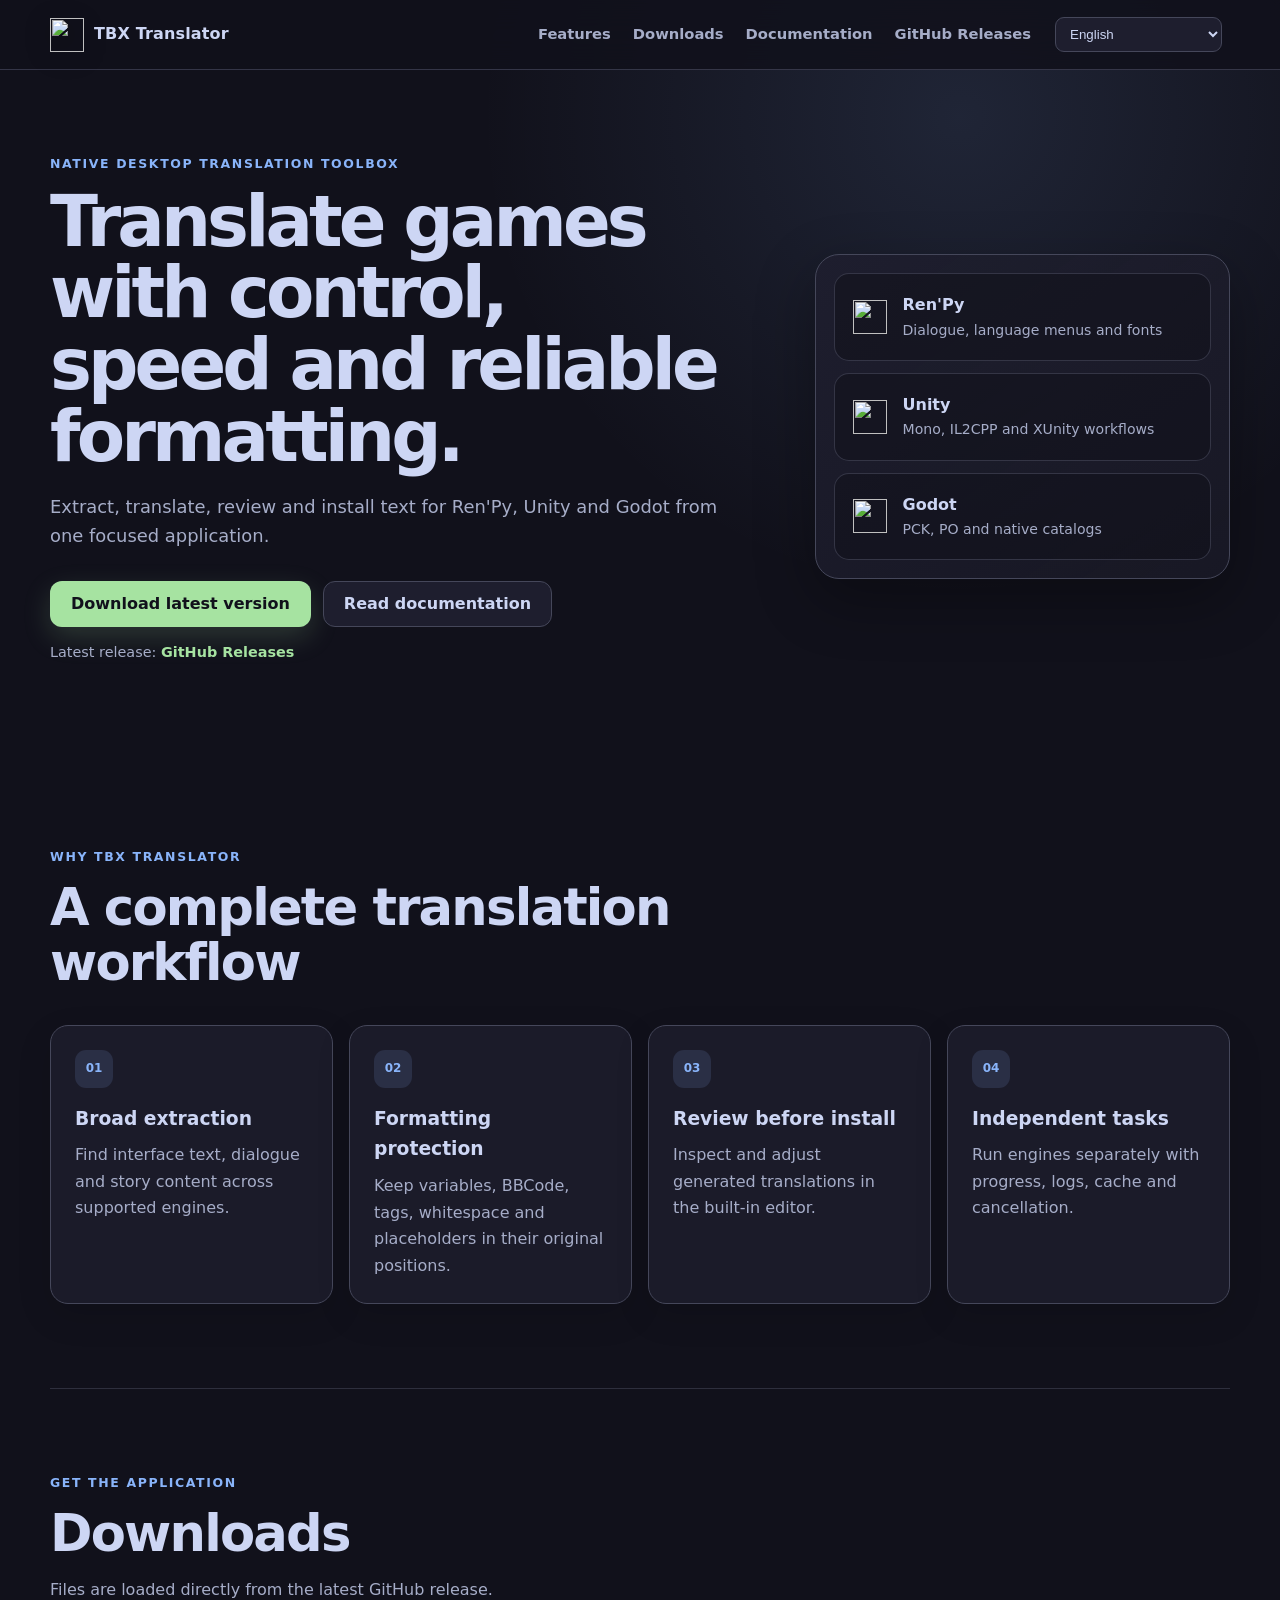
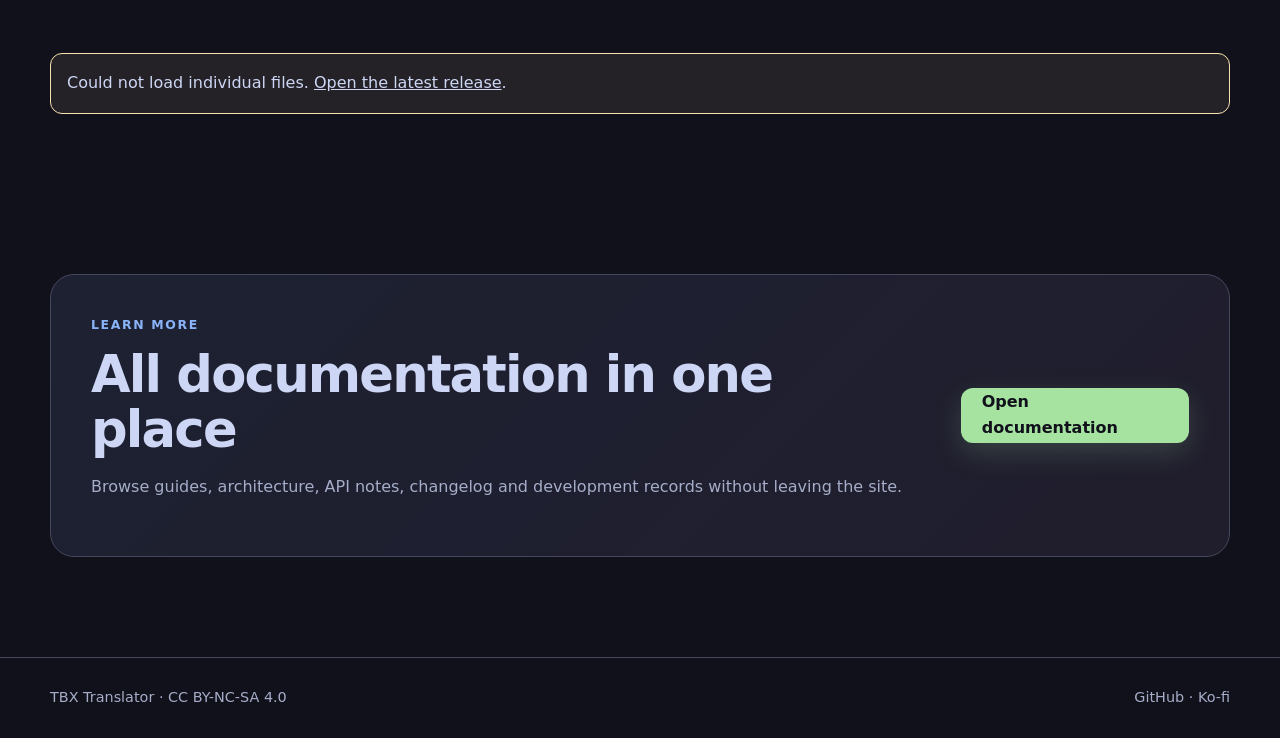
==== site/index.html @ bdd8df43 "feat: publicar site multilíngue no GitHub Pages" ====
<!doctype html>
<html lang="en">
<head>
  <meta charset="utf-8">
  <meta name="viewport" content="width=device-width,initial-scale=1">
  <meta name="description" content="TBX Translator — game translation toolbox for Ren'Py, Unity and Godot.">
  <meta name="theme-color" content="#11111b">
  <title>TBX Translator</title>
  <link rel="icon" href="assets/com.tbx.translator.svg" type="image/svg+xml">
  <link rel="stylesheet" href="styles.css">
</head>
<body>
  <header class="site-header">
    <a class="brand" href="./" aria-label="TBX Translator home">
      <img src="assets/com.tbx.translator.svg" alt="" width="34" height="34">
      <span>TBX Translator</span>
    </a>
    <button class="menu-button" type="button" aria-label="Open navigation" aria-expanded="false">☰</button>
    <nav class="main-nav" aria-label="Main navigation">
      <a href="#features" data-i18n="nav_features">Features</a>
      <a href="#downloads" data-i18n="nav_downloads">Downloads</a>
      <a href="docs.html" data-i18n="nav_docs">Documentation</a>
      <a href="https://github.com/Samwns/TBX-Translator/releases/latest">GitHub Releases</a>
    </nav>
    <div class="language-tools">
      <label class="language-select">
        <span class="sr-only">Language</span>
        <select id="native-language" aria-label="Language">
          <option value="en">English</option>
          <option value="pt-BR">Português (Brasil)</option>
        </select>
      </label>
      <div id="google_translate_element" title="More languages"></div>
    </div>
  </header>

  <main>
    <section class="hero">
      <div class="hero-copy">
        <span class="eyebrow" data-i18n="eyebrow">Native desktop translation toolbox</span>
        <h1 data-i18n="hero_title">Translate games with control, speed and reliable formatting.</h1>
        <p data-i18n="hero_text">Extract, translate, review and install text for Ren'Py, Unity and Godot from one focused application.</p>
        <div class="hero-actions">
          <a class="button primary" href="#downloads" data-i18n="download_latest">Download latest version</a>
          <a class="button secondary" href="docs.html" data-i18n="read_docs">Read documentation</a>
        </div>
        <p class="release-status"><span data-i18n="latest_release">Latest release</span>: <strong id="release-version">Loading…</strong></p>
      </div>
      <div class="hero-panel" aria-label="Supported engines">
        <article><img src="assets/renpy_icon.svg" alt=""><div><strong>Ren'Py</strong><span data-i18n="renpy_desc">Dialogue, language menus and fonts</span></div></article>
        <article><img src="assets/unity_icon.svg" alt=""><div><strong>Unity</strong><span data-i18n="unity_desc">Mono, IL2CPP and XUnity workflows</span></div></article>
        <article><img src="assets/godot_icon.svg" alt=""><div><strong>Godot</strong><span data-i18n="godot_desc">PCK, PO and native catalogs</span></div></article>
      </div>
    </section>

    <section id="features" class="section">
      <div class="section-heading"><span class="eyebrow" data-i18n="why_tbx">Why TBX Translator</span><h2 data-i18n="features_title">A complete translation workflow</h2></div>
      <div class="card-grid features-grid">
        <article class="card"><span class="card-icon">01</span><h3 data-i18n="feature_extract_title">Broad extraction</h3><p data-i18n="feature_extract_text">Find interface text, dialogue and story content across supported engines.</p></article>
        <article class="card"><span class="card-icon">02</span><h3 data-i18n="feature_format_title">Formatting protection</h3><p data-i18n="feature_format_text">Keep variables, BBCode, tags, whitespace and placeholders in their original positions.</p></article>
        <article class="card"><span class="card-icon">03</span><h3 data-i18n="feature_review_title">Review before install</h3><p data-i18n="feature_review_text">Inspect and adjust generated translations in the built-in editor.</p></article>
        <article class="card"><span class="card-icon">04</span><h3 data-i18n="feature_tasks_title">Independent tasks</h3><p data-i18n="feature_tasks_text">Run engines separately with progress, logs, cache and cancellation.</p></article>
      </div>
    </section>

    <section id="downloads" class="section downloads-section">
      <div class="section-heading"><span class="eyebrow" data-i18n="get_app">Get the application</span><h2 data-i18n="downloads_title">Downloads</h2><p data-i18n="downloads_text">Files are loaded directly from the latest GitHub release.</p></div>
      <div id="download-grid" class="card-grid download-grid" aria-live="polite">
        <article class="card loading-card" data-i18n="loading_downloads">Loading available downloads…</article>
      </div>
      <p id="download-error" class="notice hidden"><span data-i18n="download_error">Could not load individual files.</span> <a href="https://github.com/Samwns/TBX-Translator/releases/latest" data-i18n="open_release">Open the latest release</a>.</p>
    </section>

    <section class="section docs-callout">
      <div><span class="eyebrow" data-i18n="learn_more">Learn more</span><h2 data-i18n="docs_title">All documentation in one place</h2><p data-i18n="docs_text">Browse guides, architecture, API notes, changelog and development records without leaving the site.</p></div>
      <a class="button primary" href="docs.html" data-i18n="open_docs">Open documentation</a>
    </section>
  </main>

  <footer><span>TBX Translator · CC BY-NC-SA 4.0</span><span><a href="https://github.com/Samwns/TBX-Translator">GitHub</a> · <a href="https://ko-fi.com/samwns">Ko-fi</a></span></footer>

  <script src="app.js"></script>
  <script>function googleTranslateElementInit(){new google.translate.TranslateElement({pageLanguage:'en',layout:google.translate.TranslateElement.InlineLayout.SIMPLE,autoDisplay:false},'google_translate_element')}</script>
  <script src="https://translate.google.com/translate_a/element.js?cb=googleTranslateElementInit" async></script>
</body>
</html>
---- site/styles.css ----
:root{color-scheme:dark;--bg:#11111b;--surface:#181825;--surface-2:#1e1e2e;--line:#45475a;--text:#cdd6f4;--muted:#a6adc8;--blue:#89b4fa;--green:#a6e3a1;--pink:#f5c2e7;--yellow:#f9e2af;--radius:18px;--shadow:0 20px 60px rgba(0,0,0,.32)}
*{box-sizing:border-box}html{scroll-behavior:smooth}body{margin:0;background:radial-gradient(circle at 75% 5%,rgba(137,180,250,.12),transparent 30rem),var(--bg);color:var(--text);font:16px/1.65 Inter,ui-sans-serif,system-ui,-apple-system,BlinkMacSystemFont,"Segoe UI",sans-serif}a{color:inherit}img{max-width:100%}.sr-only{position:absolute;width:1px;height:1px;overflow:hidden;clip:rect(0,0,0,0)}
.site-header{position:sticky;top:0;z-index:20;display:flex;align-items:center;gap:24px;min-height:70px;padding:12px max(24px,calc((100vw - 1180px)/2));border-bottom:1px solid rgba(69,71,90,.7);background:rgba(17,17,27,.86);backdrop-filter:blur(18px)}.brand{display:flex;align-items:center;gap:10px;text-decoration:none;font-weight:800;letter-spacing:.01em;white-space:nowrap}.brand img{filter:drop-shadow(0 6px 12px rgba(0,0,0,.3))}.main-nav{display:flex;align-items:center;gap:22px;margin-left:auto}.main-nav a{text-decoration:none;color:var(--muted);font-size:.92rem;font-weight:650}.main-nav a:hover{color:var(--text)}.language-tools{display:flex;align-items:center;gap:8px}.language-select select,.language-tools>select{max-width:170px;padding:8px 28px 8px 10px;border:1px solid var(--line);border-radius:9px;background:var(--surface-2);color:var(--text)}.menu-button{display:none;border:1px solid var(--line);border-radius:9px;background:var(--surface-2);color:var(--text);font-size:20px}.goog-te-gadget{font-size:0!important}.goog-te-gadget-simple{padding:6px!important;border:1px solid var(--line)!important;border-radius:9px!important;background:var(--surface-2)!important}.goog-te-gadget-simple span{color:var(--text)!important}.goog-te-gadget-icon{display:none!important}.skiptranslate iframe{display:none!important}body{top:0!important}
main{width:min(1180px,calc(100% - 40px));margin:0 auto}.hero{display:grid;grid-template-columns:minmax(0,1.25fr) minmax(300px,.75fr);align-items:center;gap:72px;min-height:650px;padding:84px 0}.eyebrow{display:block;margin-bottom:12px;color:var(--blue);font-size:.78rem;font-weight:850;letter-spacing:.13em;text-transform:uppercase}.hero h1{max-width:800px;margin:0;font-size:clamp(2.5rem,5.5vw,5rem);line-height:1.02;letter-spacing:-.055em}.hero-copy>p{max-width:700px;color:var(--muted);font-size:1.12rem}.hero-actions{display:flex;flex-wrap:wrap;gap:12px;margin-top:30px}.button{display:inline-flex;align-items:center;justify-content:center;min-height:46px;padding:0 20px;border:1px solid var(--line);border-radius:12px;text-decoration:none;font-weight:800;transition:.18s ease}.button:hover{transform:translateY(-2px)}.button.primary{border-color:transparent;background:var(--green);color:#11111b;box-shadow:0 10px 28px rgba(166,227,161,.18)}.button.secondary{background:var(--surface-2)}.release-status{font-size:.9rem!important}.release-status strong{color:var(--green)}
.hero-panel{display:grid;gap:12px;padding:18px;border:1px solid var(--line);border-radius:24px;background:linear-gradient(145deg,rgba(30,30,46,.96),rgba(24,24,37,.9));box-shadow:var(--shadow)}.hero-panel article{display:flex;align-items:center;gap:16px;padding:18px;border:1px solid rgba(69,71,90,.65);border-radius:15px;background:rgba(17,17,27,.55)}.hero-panel img{width:34px;height:34px}.hero-panel strong,.hero-panel span{display:block}.hero-panel span{color:var(--muted);font-size:.88rem}
.section{padding:84px 0;scroll-margin-top:70px}.section-heading{max-width:720px;margin-bottom:34px}.section h2{margin:0;font-size:clamp(2rem,4vw,3.3rem);line-height:1.08;letter-spacing:-.035em}.section-heading p,.docs-callout p{color:var(--muted)}.card-grid{display:grid;grid-template-columns:repeat(4,minmax(0,1fr));gap:16px}.card{padding:24px;border:1px solid var(--line);border-radius:var(--radius);background:rgba(30,30,46,.78);box-shadow:0 12px 35px rgba(0,0,0,.12)}.card h3{margin:16px 0 8px}.card p{margin:0;color:var(--muted)}.card-icon{display:grid;place-items:center;width:38px;height:38px;border-radius:11px;background:rgba(137,180,250,.13);color:var(--blue);font-size:.75rem;font-weight:900}.downloads-section{border-top:1px solid rgba(69,71,90,.55)}.download-grid{grid-template-columns:repeat(3,minmax(0,1fr))}.download-card{display:flex;flex-direction:column;gap:10px}.download-card .platform{color:var(--blue);font-size:.8rem;font-weight:850;text-transform:uppercase}.download-card .asset-name{min-height:48px;word-break:break-word;font-weight:750}.download-card .asset-meta{color:var(--muted);font-size:.85rem}.download-card .button{margin-top:auto}.notice{padding:16px;border:1px solid var(--yellow);border-radius:12px;background:rgba(249,226,175,.08)}.hidden{display:none}.docs-callout{display:flex;align-items:center;justify-content:space-between;gap:40px;margin:60px 0 100px;padding:40px;border:1px solid var(--line);border-radius:24px;background:linear-gradient(135deg,rgba(137,180,250,.1),rgba(203,166,247,.08))}footer{display:flex;justify-content:space-between;gap:24px;padding:28px max(24px,calc((100vw - 1180px)/2));border-top:1px solid var(--line);color:var(--muted);font-size:.9rem}footer a{text-decoration:none}
.docs-layout{display:grid;grid-template-columns:290px minmax(0,1fr);align-items:start;gap:32px;padding:50px 0 100px}.docs-sidebar{position:sticky;top:100px}.docs-sidebar h1{margin:0 0 24px}.docs-sidebar nav{display:grid;gap:6px}.docs-sidebar button{width:100%;padding:10px 12px;border:1px solid transparent;border-radius:9px;background:transparent;color:var(--muted);text-align:left;cursor:pointer}.docs-sidebar button:hover,.docs-sidebar button.active{border-color:var(--line);background:var(--surface-2);color:var(--text)}.document-viewer{min-width:0;padding:clamp(22px,4vw,54px);border:1px solid var(--line);border-radius:22px;background:rgba(30,30,46,.88);box-shadow:var(--shadow)}.document-viewer h1,.document-viewer h2,.document-viewer h3{line-height:1.2;scroll-margin-top:90px}.document-viewer h1{font-size:2.5rem}.document-viewer h2{margin-top:2.2em;border-bottom:1px solid var(--line);padding-bottom:.35em}.document-viewer p,.document-viewer li{color:#bac2de}.document-viewer pre{overflow:auto;padding:18px;border-radius:12px;background:#0b0b12}.document-viewer code{font-family:"SFMono-Regular",Consolas,monospace}.document-viewer :not(pre)>code{padding:.16em .4em;border-radius:5px;background:#313244}.document-viewer table{display:block;overflow:auto;border-collapse:collapse}.document-viewer th,.document-viewer td{padding:9px;border:1px solid var(--line)}.document-viewer img{height:auto}
@media(max-width:980px){.site-header{flex-wrap:wrap}.menu-button{display:block;margin-left:auto}.main-nav{display:none;order:4;width:100%;flex-direction:column;align-items:flex-start;margin:0;padding:12px 0}.main-nav.open{display:flex}.language-tools{margin-left:0}.hero{grid-template-columns:1fr;gap:34px;padding:60px 0}.hero-panel{grid-template-columns:repeat(3,1fr)}.hero-panel article{align-items:flex-start}.card-grid{grid-template-columns:repeat(2,1fr)}.docs-layout{grid-template-columns:1fr}.docs-sidebar{position:static}.docs-sidebar nav{grid-template-columns:repeat(2,1fr)}}
@media(max-width:640px){main{width:min(100% - 24px,1180px)}.site-header{padding:10px 12px}.brand span{font-size:.92rem}.language-tools{width:100%;justify-content:space-between}.hero{min-height:auto;padding:48px 0}.hero h1{font-size:2.55rem}.hero-panel{grid-template-columns:1fr}.section{padding:60px 0}.card-grid,.download-grid{grid-template-columns:1fr}.docs-callout{align-items:flex-start;flex-direction:column;margin-bottom:60px;padding:26px}.docs-callout .button{width:100%}.docs-layout{padding-top:28px}.docs-sidebar nav{grid-template-columns:1fr}.document-viewer{padding:20px;border-radius:16px}.document-viewer h1{font-size:2rem}footer{flex-direction:column}}
@media(prefers-reduced-motion:reduce){html{scroll-behavior:auto}.button{transition:none}}
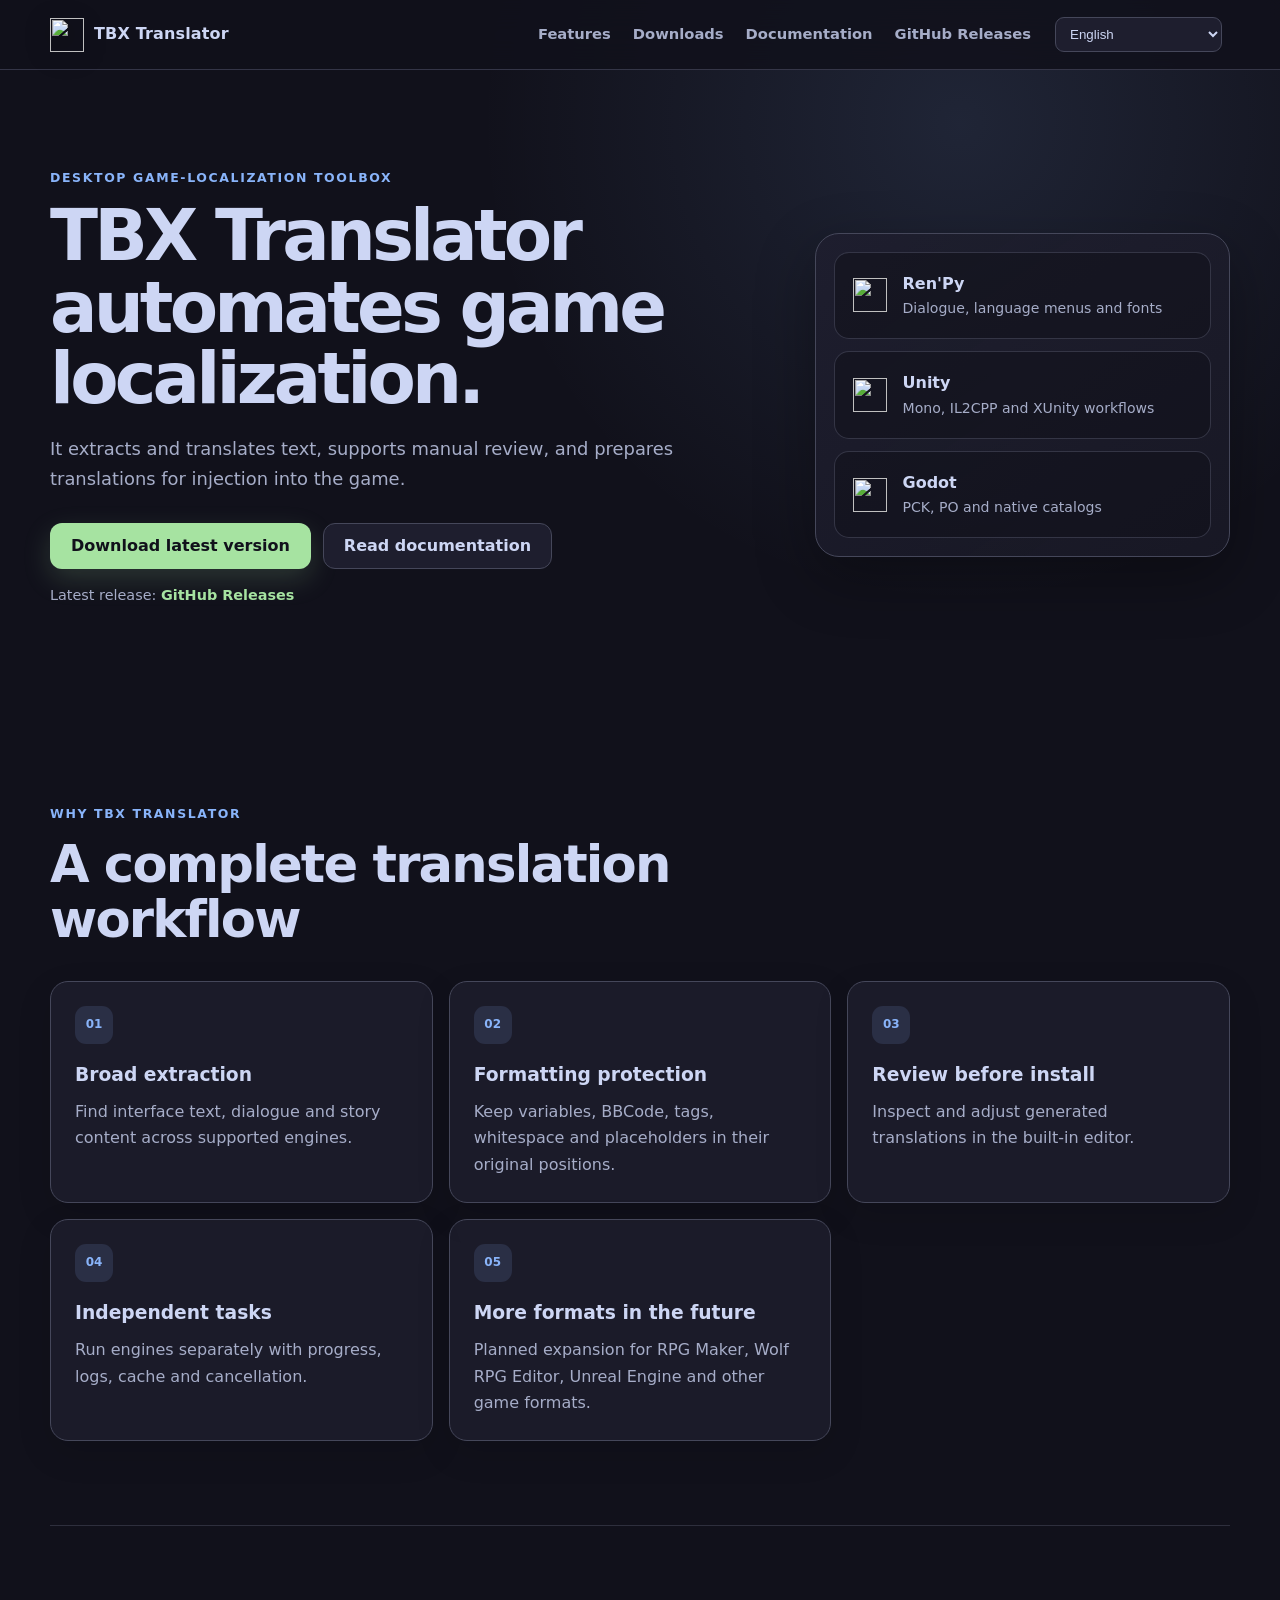
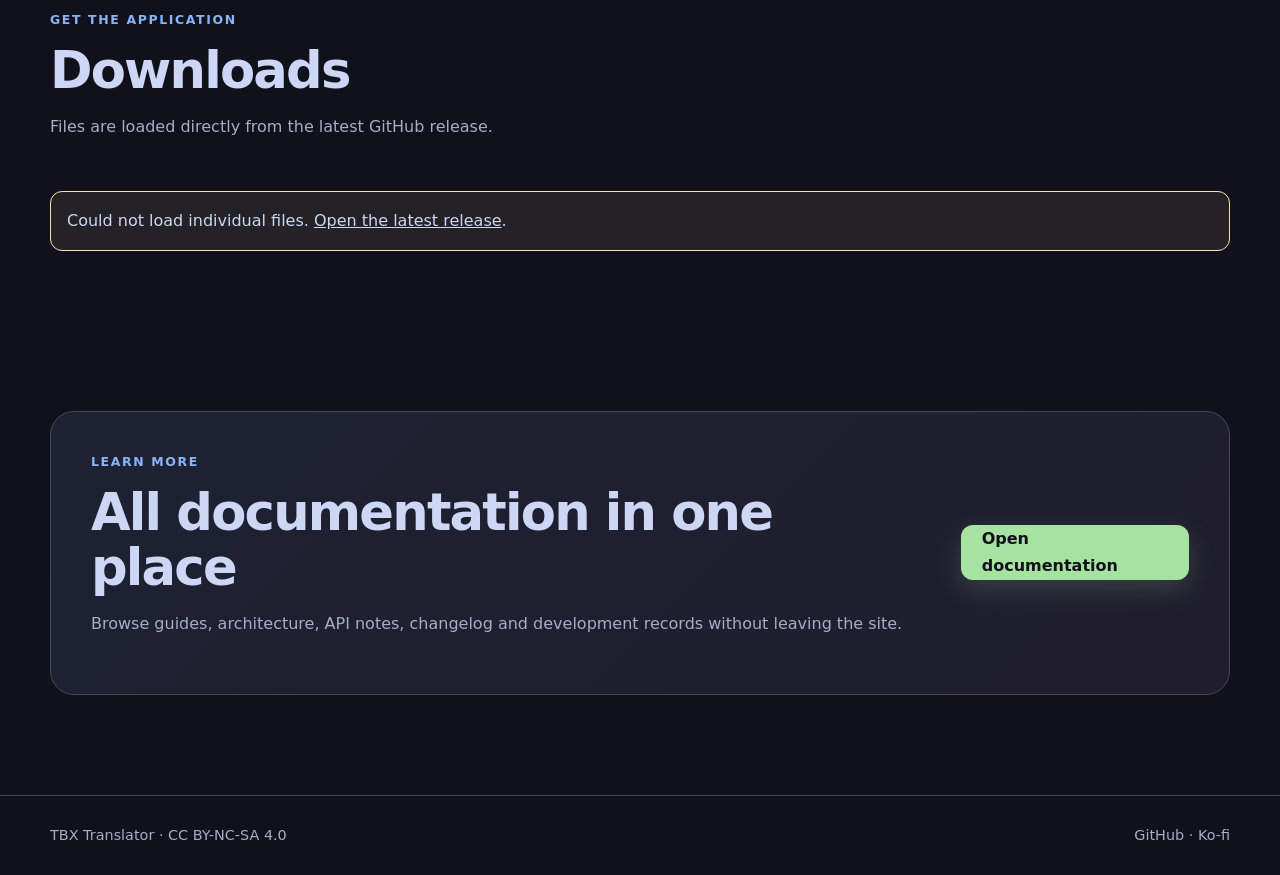
==== commit 7ef6b1f5: "fix: sincronizar idiomas e releases no site" ====
--- a/site/index.html
+++ b/site/index.html
@@ -3,7 +3,7 @@
 <head>
   <meta charset="utf-8">
   <meta name="viewport" content="width=device-width,initial-scale=1">
-  <meta name="description" content="TBX Translator — game translation toolbox for Ren'Py, Unity and Godot.">
+  <meta name="description" content="TBX Translator automates game localization, from text extraction and translation to review and injection.">
   <meta name="theme-color" content="#11111b">
   <title>TBX Translator</title>
   <link rel="icon" href="assets/com.tbx.translator.svg" type="image/svg+xml">
@@ -37,9 +37,9 @@
   <main>
     <section class="hero">
       <div class="hero-copy">
-        <span class="eyebrow" data-i18n="eyebrow">Native desktop translation toolbox</span>
-        <h1 data-i18n="hero_title">Translate games with control, speed and reliable formatting.</h1>
-        <p data-i18n="hero_text">Extract, translate, review and install text for Ren'Py, Unity and Godot from one focused application.</p>
+        <span class="eyebrow" data-i18n="eyebrow">Desktop game-localization toolbox</span>
+        <h1 data-i18n="hero_title">TBX Translator automates game localization.</h1>
+        <p data-i18n="hero_text">It extracts and translates text, supports manual review, and prepares translations for injection into the game.</p>
         <div class="hero-actions">
           <a class="button primary" href="#downloads" data-i18n="download_latest">Download latest version</a>
           <a class="button secondary" href="docs.html" data-i18n="read_docs">Read documentation</a>
@@ -60,6 +60,7 @@
         <article class="card"><span class="card-icon">02</span><h3 data-i18n="feature_format_title">Formatting protection</h3><p data-i18n="feature_format_text">Keep variables, BBCode, tags, whitespace and placeholders in their original positions.</p></article>
         <article class="card"><span class="card-icon">03</span><h3 data-i18n="feature_review_title">Review before install</h3><p data-i18n="feature_review_text">Inspect and adjust generated translations in the built-in editor.</p></article>
         <article class="card"><span class="card-icon">04</span><h3 data-i18n="feature_tasks_title">Independent tasks</h3><p data-i18n="feature_tasks_text">Run engines separately with progress, logs, cache and cancellation.</p></article>
+        <article class="card"><span class="card-icon">05</span><h3 data-i18n="feature_future_title">More formats in the future</h3><p data-i18n="feature_future_text">Planned expansion for RPG Maker, Wolf RPG Editor, Unreal Engine and other game formats.</p></article>
       </div>
     </section>
 
--- a/site/styles.css
+++ b/site/styles.css
@@ -3,7 +3,7 @@
 .site-header{position:sticky;top:0;z-index:20;display:flex;align-items:center;gap:24px;min-height:70px;padding:12px max(24px,calc((100vw - 1180px)/2));border-bottom:1px solid rgba(69,71,90,.7);background:rgba(17,17,27,.86);backdrop-filter:blur(18px)}.brand{display:flex;align-items:center;gap:10px;text-decoration:none;font-weight:800;letter-spacing:.01em;white-space:nowrap}.brand img{filter:drop-shadow(0 6px 12px rgba(0,0,0,.3))}.main-nav{display:flex;align-items:center;gap:22px;margin-left:auto}.main-nav a{text-decoration:none;color:var(--muted);font-size:.92rem;font-weight:650}.main-nav a:hover{color:var(--text)}.language-tools{display:flex;align-items:center;gap:8px}.language-select select,.language-tools>select{max-width:170px;padding:8px 28px 8px 10px;border:1px solid var(--line);border-radius:9px;background:var(--surface-2);color:var(--text)}.menu-button{display:none;border:1px solid var(--line);border-radius:9px;background:var(--surface-2);color:var(--text);font-size:20px}.goog-te-gadget{font-size:0!important}.goog-te-gadget-simple{padding:6px!important;border:1px solid var(--line)!important;border-radius:9px!important;background:var(--surface-2)!important}.goog-te-gadget-simple span{color:var(--text)!important}.goog-te-gadget-icon{display:none!important}.skiptranslate iframe{display:none!important}body{top:0!important}
 main{width:min(1180px,calc(100% - 40px));margin:0 auto}.hero{display:grid;grid-template-columns:minmax(0,1.25fr) minmax(300px,.75fr);align-items:center;gap:72px;min-height:650px;padding:84px 0}.eyebrow{display:block;margin-bottom:12px;color:var(--blue);font-size:.78rem;font-weight:850;letter-spacing:.13em;text-transform:uppercase}.hero h1{max-width:800px;margin:0;font-size:clamp(2.5rem,5.5vw,5rem);line-height:1.02;letter-spacing:-.055em}.hero-copy>p{max-width:700px;color:var(--muted);font-size:1.12rem}.hero-actions{display:flex;flex-wrap:wrap;gap:12px;margin-top:30px}.button{display:inline-flex;align-items:center;justify-content:center;min-height:46px;padding:0 20px;border:1px solid var(--line);border-radius:12px;text-decoration:none;font-weight:800;transition:.18s ease}.button:hover{transform:translateY(-2px)}.button.primary{border-color:transparent;background:var(--green);color:#11111b;box-shadow:0 10px 28px rgba(166,227,161,.18)}.button.secondary{background:var(--surface-2)}.release-status{font-size:.9rem!important}.release-status strong{color:var(--green)}
 .hero-panel{display:grid;gap:12px;padding:18px;border:1px solid var(--line);border-radius:24px;background:linear-gradient(145deg,rgba(30,30,46,.96),rgba(24,24,37,.9));box-shadow:var(--shadow)}.hero-panel article{display:flex;align-items:center;gap:16px;padding:18px;border:1px solid rgba(69,71,90,.65);border-radius:15px;background:rgba(17,17,27,.55)}.hero-panel img{width:34px;height:34px}.hero-panel strong,.hero-panel span{display:block}.hero-panel span{color:var(--muted);font-size:.88rem}
-.section{padding:84px 0;scroll-margin-top:70px}.section-heading{max-width:720px;margin-bottom:34px}.section h2{margin:0;font-size:clamp(2rem,4vw,3.3rem);line-height:1.08;letter-spacing:-.035em}.section-heading p,.docs-callout p{color:var(--muted)}.card-grid{display:grid;grid-template-columns:repeat(4,minmax(0,1fr));gap:16px}.card{padding:24px;border:1px solid var(--line);border-radius:var(--radius);background:rgba(30,30,46,.78);box-shadow:0 12px 35px rgba(0,0,0,.12)}.card h3{margin:16px 0 8px}.card p{margin:0;color:var(--muted)}.card-icon{display:grid;place-items:center;width:38px;height:38px;border-radius:11px;background:rgba(137,180,250,.13);color:var(--blue);font-size:.75rem;font-weight:900}.downloads-section{border-top:1px solid rgba(69,71,90,.55)}.download-grid{grid-template-columns:repeat(3,minmax(0,1fr))}.download-card{display:flex;flex-direction:column;gap:10px}.download-card .platform{color:var(--blue);font-size:.8rem;font-weight:850;text-transform:uppercase}.download-card .asset-name{min-height:48px;word-break:break-word;font-weight:750}.download-card .asset-meta{color:var(--muted);font-size:.85rem}.download-card .button{margin-top:auto}.notice{padding:16px;border:1px solid var(--yellow);border-radius:12px;background:rgba(249,226,175,.08)}.hidden{display:none}.docs-callout{display:flex;align-items:center;justify-content:space-between;gap:40px;margin:60px 0 100px;padding:40px;border:1px solid var(--line);border-radius:24px;background:linear-gradient(135deg,rgba(137,180,250,.1),rgba(203,166,247,.08))}footer{display:flex;justify-content:space-between;gap:24px;padding:28px max(24px,calc((100vw - 1180px)/2));border-top:1px solid var(--line);color:var(--muted);font-size:.9rem}footer a{text-decoration:none}
+.section{padding:84px 0;scroll-margin-top:70px}.section-heading{max-width:720px;margin-bottom:34px}.section h2{margin:0;font-size:clamp(2rem,4vw,3.3rem);line-height:1.08;letter-spacing:-.035em}.section-heading p,.docs-callout p{color:var(--muted)}.card-grid{display:grid;grid-template-columns:repeat(4,minmax(0,1fr));gap:16px}.features-grid{grid-template-columns:repeat(3,minmax(0,1fr))}.card{padding:24px;border:1px solid var(--line);border-radius:var(--radius);background:rgba(30,30,46,.78);box-shadow:0 12px 35px rgba(0,0,0,.12)}.card h3{margin:16px 0 8px}.card p{margin:0;color:var(--muted)}.card-icon{display:grid;place-items:center;width:38px;height:38px;border-radius:11px;background:rgba(137,180,250,.13);color:var(--blue);font-size:.75rem;font-weight:900}.downloads-section{border-top:1px solid rgba(69,71,90,.55)}.download-grid{grid-template-columns:repeat(3,minmax(0,1fr))}.download-card{display:flex;flex-direction:column;gap:10px}.download-card .platform{color:var(--blue);font-size:.8rem;font-weight:850;text-transform:uppercase}.download-card .asset-name{min-height:48px;word-break:break-word;font-weight:750}.download-card .asset-meta{color:var(--muted);font-size:.85rem}.download-card .button{margin-top:auto}.notice{padding:16px;border:1px solid var(--yellow);border-radius:12px;background:rgba(249,226,175,.08)}.hidden{display:none}.docs-callout{display:flex;align-items:center;justify-content:space-between;gap:40px;margin:60px 0 100px;padding:40px;border:1px solid var(--line);border-radius:24px;background:linear-gradient(135deg,rgba(137,180,250,.1),rgba(203,166,247,.08))}footer{display:flex;justify-content:space-between;gap:24px;padding:28px max(24px,calc((100vw - 1180px)/2));border-top:1px solid var(--line);color:var(--muted);font-size:.9rem}footer a{text-decoration:none}
 .docs-layout{display:grid;grid-template-columns:290px minmax(0,1fr);align-items:start;gap:32px;padding:50px 0 100px}.docs-sidebar{position:sticky;top:100px}.docs-sidebar h1{margin:0 0 24px}.docs-sidebar nav{display:grid;gap:6px}.docs-sidebar button{width:100%;padding:10px 12px;border:1px solid transparent;border-radius:9px;background:transparent;color:var(--muted);text-align:left;cursor:pointer}.docs-sidebar button:hover,.docs-sidebar button.active{border-color:var(--line);background:var(--surface-2);color:var(--text)}.document-viewer{min-width:0;padding:clamp(22px,4vw,54px);border:1px solid var(--line);border-radius:22px;background:rgba(30,30,46,.88);box-shadow:var(--shadow)}.document-viewer h1,.document-viewer h2,.document-viewer h3{line-height:1.2;scroll-margin-top:90px}.document-viewer h1{font-size:2.5rem}.document-viewer h2{margin-top:2.2em;border-bottom:1px solid var(--line);padding-bottom:.35em}.document-viewer p,.document-viewer li{color:#bac2de}.document-viewer pre{overflow:auto;padding:18px;border-radius:12px;background:#0b0b12}.document-viewer code{font-family:"SFMono-Regular",Consolas,monospace}.document-viewer :not(pre)>code{padding:.16em .4em;border-radius:5px;background:#313244}.document-viewer table{display:block;overflow:auto;border-collapse:collapse}.document-viewer th,.document-viewer td{padding:9px;border:1px solid var(--line)}.document-viewer img{height:auto}
 @media(max-width:980px){.site-header{flex-wrap:wrap}.menu-button{display:block;margin-left:auto}.main-nav{display:none;order:4;width:100%;flex-direction:column;align-items:flex-start;margin:0;padding:12px 0}.main-nav.open{display:flex}.language-tools{margin-left:0}.hero{grid-template-columns:1fr;gap:34px;padding:60px 0}.hero-panel{grid-template-columns:repeat(3,1fr)}.hero-panel article{align-items:flex-start}.card-grid{grid-template-columns:repeat(2,1fr)}.docs-layout{grid-template-columns:1fr}.docs-sidebar{position:static}.docs-sidebar nav{grid-template-columns:repeat(2,1fr)}}
 @media(max-width:640px){main{width:min(100% - 24px,1180px)}.site-header{padding:10px 12px}.brand span{font-size:.92rem}.language-tools{width:100%;justify-content:space-between}.hero{min-height:auto;padding:48px 0}.hero h1{font-size:2.55rem}.hero-panel{grid-template-columns:1fr}.section{padding:60px 0}.card-grid,.download-grid{grid-template-columns:1fr}.docs-callout{align-items:flex-start;flex-direction:column;margin-bottom:60px;padding:26px}.docs-callout .button{width:100%}.docs-layout{padding-top:28px}.docs-sidebar nav{grid-template-columns:1fr}.document-viewer{padding:20px;border-radius:16px}.document-viewer h1{font-size:2rem}footer{flex-direction:column}}
